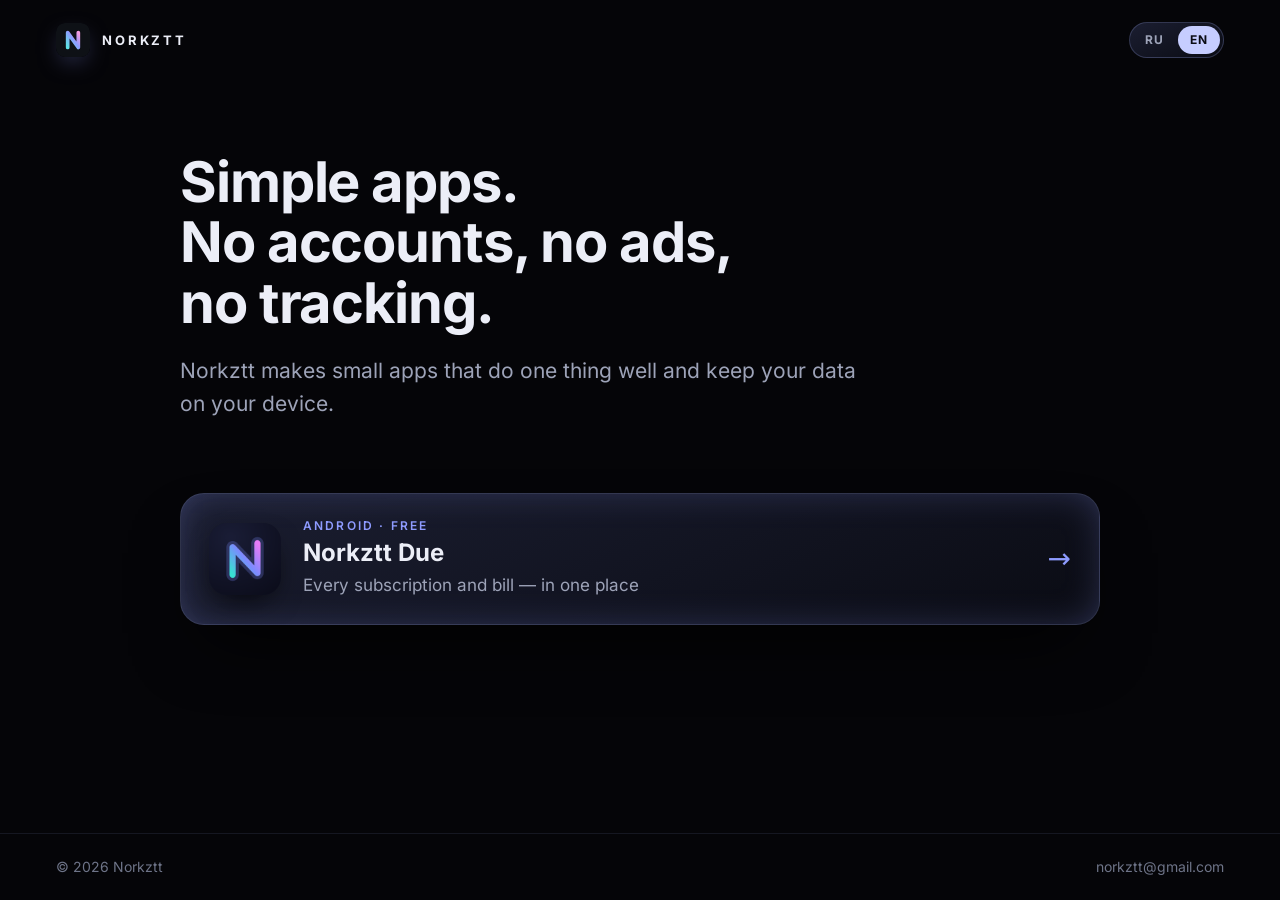
==== index.html @ 745f893b "Сайт Norkztt: студия, страница Norkztt Due, политика, соглашение, лицензии (RU/EN)" ====
<!doctype html>
<html lang="ru">
<head>
<meta charset="utf-8">
<meta name="viewport" content="width=device-width, initial-scale=1">
<meta name="theme-color" content="#050508">
<meta name="description" content="Norkztt — простые приложения без аккаунтов, рекламы и слежки.">
<title>Norkztt</title>
<link rel="icon" href="favicon.svg" type="image/svg+xml">
<link rel="stylesheet" href="site.css">
<script>(function(){var l=null;try{l=localStorage.getItem('nz.lang');}catch(e){}if(!l){l=((navigator.language||'ru').slice(0,2)==='ru')?'ru':'en';}document.documentElement.setAttribute('data-lang',l);document.documentElement.lang=l;})();</script>
</head>
<body>
<div class="glow" aria-hidden="true"></div>
<header class="top">
  <a class="brand" href="index.html"><svg class="nmark" viewBox="0 0 64 64" aria-hidden="true"><defs><linearGradient id="ng" x1="0" y1="1" x2="1" y2="0"><stop offset="0" stop-color="#5EE3E6"/><stop offset=".55" stop-color="#8E9BFF"/><stop offset="1" stop-color="#F49BE0"/></linearGradient></defs><rect width="64" height="64" rx="16" fill="#0E1116"/><path d="M22 46V18l20 28V18" fill="none" stroke="url(#ng)" stroke-width="7" stroke-linecap="round" stroke-linejoin="round"/></svg><span>NORKZTT</span></a>
  <div class="lang" role="group" aria-label="Language">
    <button type="button" data-set="ru">RU</button><button type="button" data-set="en">EN</button>
  </div>
</header>
<main class="wrap">

<section class="hero">
  <div class="L" lang="ru">
    <h1>Простые приложения.<br>Без аккаунтов, рекламы и&nbsp;слежки.</h1>
    <p class="lead">Norkztt делает маленькие приложения, которые делают одно дело хорошо и хранят данные только у вас.</p>
  </div>
  <div class="L" lang="en">
    <h1>Simple apps.<br>No accounts, no ads, no&nbsp;tracking.</h1>
    <p class="lead">Norkztt makes small apps that do one thing well and keep your data on your device.</p>
  </div>
</section>
<section class="apps">
  <a class="card app" href="due/index.html">
    <img src="due/icon.png" alt="" width="72" height="72">
    <div>
      <div class="eyebrow"><span class="L" lang="ru">Android · бесплатно</span><span class="L" lang="en">Android · free</span></div>
      <h2>Norkztt Due</h2>
      <p><span class="L" lang="ru">Все подписки и платежи — в одном месте</span><span class="L" lang="en">Every subscription and bill — in one place</span></p>
    </div>
    <span class="arrow" aria-hidden="true">→</span>
  </a>
</section>
</main>
<footer class="foot">
  <span>© 2026 Norkztt</span>
  <a href="mailto:norkztt@gmail.com">norkztt@gmail.com</a>
</footer>
<script>
document.querySelectorAll('.lang button').forEach(function(b){b.addEventListener('click',function(){var l=b.dataset.set;document.documentElement.setAttribute('data-lang',l);document.documentElement.lang=l;try{localStorage.setItem('nz.lang',l);}catch(e){}});});
</script>
</body>
</html>
---- site.css ----
@font-face { font-family: 'Inter'; font-weight: 100 900; font-display: swap; src: url('fonts/inter-cyr.woff2') format('woff2'); unicode-range: U+0400-045F, U+0490-0491, U+04B0-04B1, U+2116; }
@font-face { font-family: 'Inter'; font-weight: 100 900; font-display: swap; src: url('fonts/inter-lat.woff2') format('woff2'); }
@font-face { font-family: 'Unbounded'; font-weight: 200 900; font-display: swap; src: url('fonts/unbounded-cyr.woff2') format('woff2'); unicode-range: U+0400-045F, U+0490-0491, U+04B0-04B1, U+2116; }
@font-face { font-family: 'Unbounded'; font-weight: 200 900; font-display: swap; src: url('fonts/unbounded-lat.woff2') format('woff2'); }

:root {
  --bg: #050508; --ink: #ECEEF7; --mut: #9DA3B8; --dim: #6E7488;
  --acc: #8E9BFF; --accHi: #C6CDFF;
  --glass: linear-gradient(155deg, rgba(34, 38, 62, .76), rgba(15, 17, 28, .62));
  --glass-brd: rgba(168, 184, 255, .22);
  --glass-sh: 0 34px 70px -26px rgba(0, 0, 0, .95), inset 0 0 44px -14px rgba(142, 155, 255, .40);
  --display: 'Unbounded', 'Inter', system-ui, sans-serif;
  --body: 'Inter', system-ui, -apple-system, 'Segoe UI', Roboto, sans-serif;
}
* { box-sizing: border-box; }
html { background: var(--bg); color-scheme: dark; }
body { margin: 0; min-height: 100dvh; font: 400 17px/1.55 var(--body); color: var(--ink); background: var(--bg); -webkit-font-smoothing: antialiased; display: flex; flex-direction: column; }
a { color: var(--accHi); text-decoration: none; }
a:hover { text-decoration: underline; text-underline-offset: 3px; }
:focus-visible { outline: 2px solid var(--acc); outline-offset: 3px; border-radius: 6px; }

/* язык: показываем только выбранный */
.L { display: none; }
html[data-lang="ru"] .L[lang="ru"], html[data-lang="en"] .L[lang="en"] { display: block; }
html[data-lang="ru"] span.L[lang="ru"], html[data-lang="en"] span.L[lang="en"] { display: inline; }
html:not([data-lang]) .L[lang="ru"] { display: block; }
html[data-lang="ru"] .lang [data-set="ru"], html[data-lang="en"] .lang [data-set="en"] { color: #0B0C14; background: var(--accHi); }

.glow { position: fixed; inset: 0; z-index: -1; pointer-events: none;
  background:
    radial-gradient(60vmax 44vmax at 8% -6%, rgba(142, 155, 255, .20), transparent 60%),
    radial-gradient(48vmax 40vmax at 104% 96%, rgba(94, 227, 230, .10), transparent 62%),
    radial-gradient(40vmax 34vmax at 80% 30%, rgba(244, 155, 224, .07), transparent 62%); }

.top { display: flex; align-items: center; justify-content: space-between; padding: 22px clamp(20px, 5vw, 56px); }
.brand { display: flex; align-items: center; gap: 12px; color: var(--ink); font: 700 13px/1 var(--display); letter-spacing: .22em; }
.brand:hover { text-decoration: none; }
.nmark { width: 34px; height: 34px; border-radius: 9px; box-shadow: 0 8px 24px -8px rgba(142, 155, 255, .55); }
.lang { display: flex; gap: 2px; padding: 3px; border-radius: 999px; background: var(--glass); border: 1px solid var(--glass-brd); }
.lang button { font: 700 12px/1 var(--display); letter-spacing: .08em; color: var(--mut); background: transparent; border: 0; border-radius: 999px; padding: 8px 12px; cursor: pointer; }

.wrap { flex: 1; width: min(920px, 100% - 2 * clamp(20px, 5vw, 56px)); margin: 0 auto; padding: clamp(28px, 8vh, 96px) 0 64px; }
.hero h1 { font: 700 clamp(30px, 5.4vw, 56px)/1.08 var(--display); letter-spacing: -.02em; margin: 0 0 22px; max-width: 16ch; }
.lead { font-size: clamp(17px, 2vw, 21px); color: var(--mut); max-width: 52ch; margin: 0; }
.eyebrow { font: 600 12px/1 var(--display); letter-spacing: .18em; text-transform: uppercase; color: var(--acc); margin-bottom: 14px; }

.card { background: var(--glass); border: 1px solid var(--glass-brd); border-radius: 24px; box-shadow: var(--glass-sh); padding: 26px 28px; backdrop-filter: blur(18px); }
.apps { margin-top: clamp(40px, 8vh, 80px); }
.card.app { display: grid; grid-template-columns: 72px 1fr auto; gap: 22px; align-items: center; color: var(--ink); transition: transform .25s ease, border-color .25s ease; }
.card.app:hover { text-decoration: none; transform: translateY(-2px); border-color: rgba(198, 205, 255, .45); }
.card.app img { border-radius: 18px; box-shadow: 0 12px 30px -12px rgba(0, 0, 0, .9); }
.card.app h2 { font: 700 24px/1.1 var(--display); margin: 0 0 6px; }
.card.app p { margin: 0; color: var(--mut); }
.card.app .eyebrow { margin-bottom: 8px; }
.arrow { font-size: 28px; color: var(--acc); }

.app-hero { display: grid; grid-template-columns: 96px 1fr; gap: 28px; align-items: start; }
.app-hero .icon { border-radius: 24px; box-shadow: 0 18px 44px -14px rgba(0, 0, 0, .95), 0 0 40px -10px rgba(142, 155, 255, .35); }
.app-hero h1 { margin-bottom: 12px; }
.cta { margin-top: 26px; }
.btn { display: inline-block; padding: 14px 22px; border-radius: 999px; font: 700 14px/1 var(--display); letter-spacing: .02em; }
.btn.soon { color: var(--mut); background: var(--glass); border: 1px solid var(--glass-brd); }

.grid { margin-top: clamp(40px, 8vh, 72px); }
.grid .L { display: none; }
html[data-lang="ru"] .grid .L[lang="ru"], html[data-lang="en"] .grid .L[lang="en"] { display: grid; grid-template-columns: repeat(2, 1fr); gap: 16px; }
.card.f h3 { font: 700 18px/1.25 var(--display); margin: 0 0 10px; }
.card.f p { margin: 0; color: var(--mut); font-size: 16px; }
.note { margin-top: 16px; background: linear-gradient(120deg, rgba(78, 207, 160, .16), rgba(15, 17, 28, .62) 58%); }
.note h3 { font: 700 18px/1.25 var(--display); margin: 0 0 8px; }
.note p { margin: 0; color: var(--mut); }
.links { display: flex; flex-wrap: wrap; gap: 10px 26px; margin-top: 40px; font-weight: 600; }

.doc { max-width: 720px; }
.doc h1 { font: 700 clamp(26px, 4vw, 40px)/1.12 var(--display); letter-spacing: -.01em; margin: 0 0 28px; }
.doc h2 { font: 700 20px/1.25 var(--display); margin: 36px 0 10px; }
.doc p { margin: 0 0 16px; color: #D5D8E6; }
.doc p:first-of-type { font-size: 19px; color: var(--ink); }
.back { margin-top: 40px; }

.foot { display: flex; flex-wrap: wrap; gap: 8px 24px; justify-content: space-between; padding: 22px clamp(20px, 5vw, 56px); color: var(--dim); font-size: 14px; border-top: 1px solid rgba(168, 184, 255, .10); }
.foot a { color: var(--dim); }

@media (max-width: 640px) {
  .card.app { grid-template-columns: 56px 1fr; }
  .card.app img { width: 56px; height: 56px; }
  .arrow { display: none; }
  .app-hero { grid-template-columns: 1fr; gap: 18px; }
  .app-hero .icon { width: 76px; height: 76px; }
  html[data-lang="ru"] .grid .L[lang="ru"], html[data-lang="en"] .grid .L[lang="en"] { grid-template-columns: 1fr; }
  .card { padding: 22px; border-radius: 20px; }
}
@media (prefers-reduced-motion: reduce) { .card.app { transition: none; } }
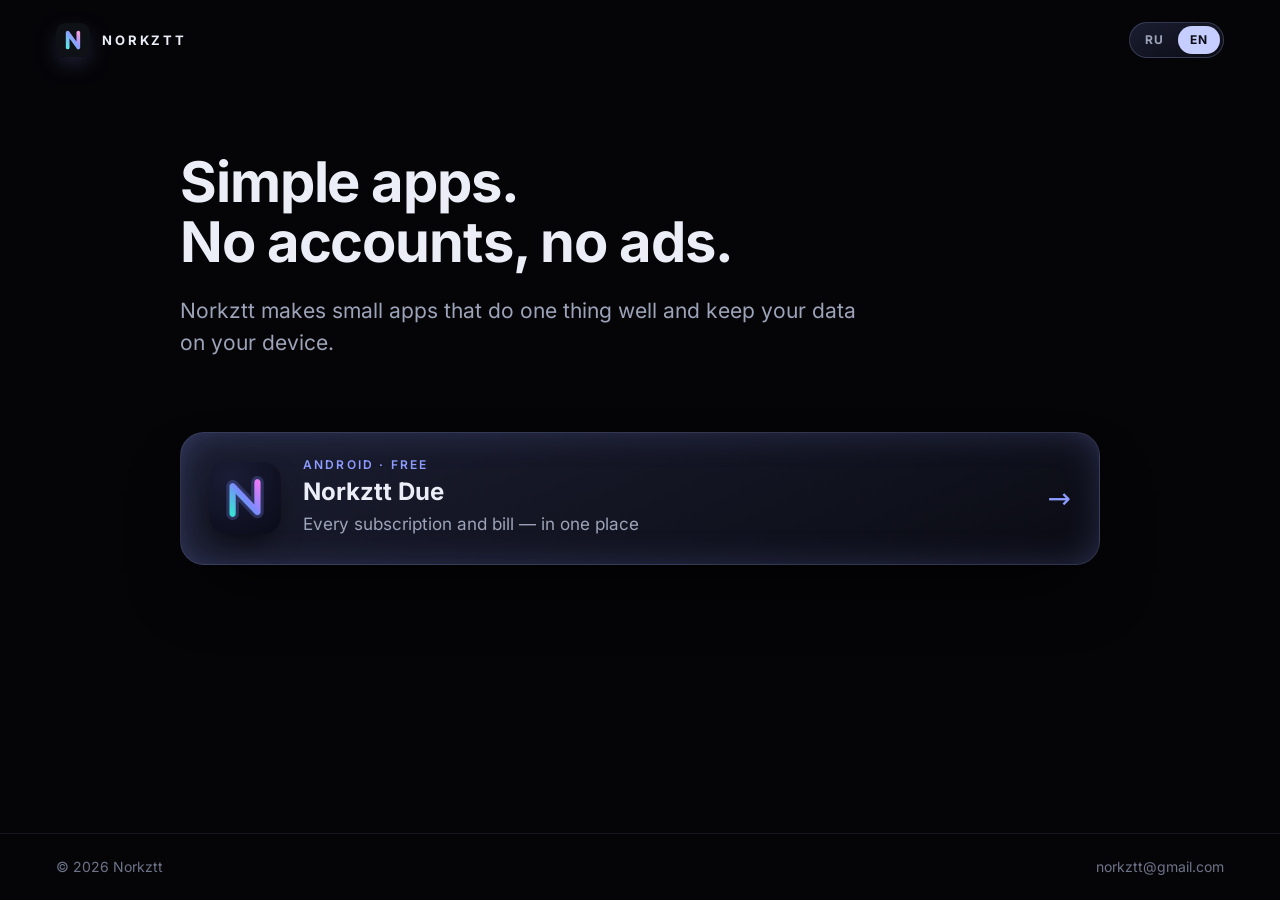
==== commit 7993aca4: "Главная: нейтральная формулировка без слова «слежка»" ====
--- a/index.html
+++ b/index.html
@@ -4,7 +4,7 @@
 <meta charset="utf-8">
 <meta name="viewport" content="width=device-width, initial-scale=1">
 <meta name="theme-color" content="#050508">
-<meta name="description" content="Norkztt — простые приложения без аккаунтов, рекламы и слежки.">
+<meta name="description" content="Norkztt — простые приложения без аккаунтов и рекламы. Данные остаются у вас.">
 <title>Norkztt</title>
 <link rel="icon" href="favicon.svg" type="image/svg+xml">
 <link rel="stylesheet" href="site.css">
@@ -22,11 +22,11 @@
 
 <section class="hero">
   <div class="L" lang="ru">
-    <h1>Простые приложения.<br>Без аккаунтов, рекламы и&nbsp;слежки.</h1>
+    <h1>Простые приложения.<br>Без аккаунтов и&nbsp;рекламы.</h1>
     <p class="lead">Norkztt делает маленькие приложения, которые делают одно дело хорошо и хранят данные только у вас.</p>
   </div>
   <div class="L" lang="en">
-    <h1>Simple apps.<br>No accounts, no ads, no&nbsp;tracking.</h1>
+    <h1>Simple apps.<br>No accounts, no&nbsp;ads.</h1>
     <p class="lead">Norkztt makes small apps that do one thing well and keep your data on your device.</p>
   </div>
 </section>
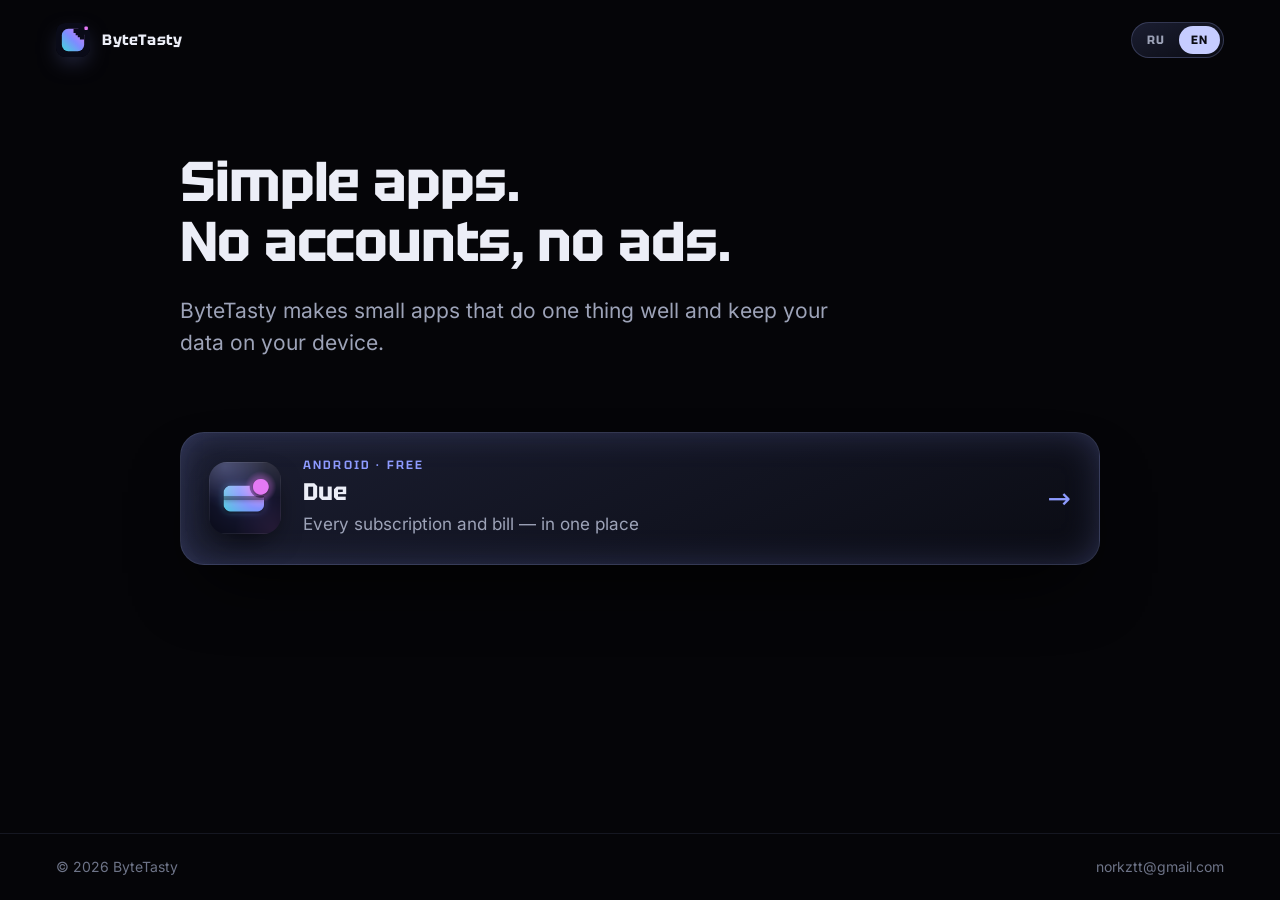
==== commit ce157e0b: "ByteTasty: ребрендинг сайта студии и страницы Due (Tektur, новые знаки, тексты из приложения) Co-Aut" ====
--- a/index.html
+++ b/index.html
@@ -4,16 +4,16 @@
 <meta charset="utf-8">
 <meta name="viewport" content="width=device-width, initial-scale=1">
 <meta name="theme-color" content="#050508">
-<meta name="description" content="Norkztt — простые приложения без аккаунтов и рекламы. Данные остаются у вас.">
-<title>Norkztt</title>
+<meta name="description" content="ByteTasty — простые приложения без аккаунтов и рекламы. Данные остаются у вас.">
+<title>ByteTasty</title>
 <link rel="icon" href="favicon.svg" type="image/svg+xml">
 <link rel="stylesheet" href="site.css">
-<script>(function(){var l=null;try{l=localStorage.getItem('nz.lang');}catch(e){}if(!l){l=((navigator.language||'ru').slice(0,2)==='ru')?'ru':'en';}document.documentElement.setAttribute('data-lang',l);document.documentElement.lang=l;})();</script>
+<script>(function(){var l=null;try{l=localStorage.getItem('bt.lang');}catch(e){}if(!l){l=((navigator.language||'ru').slice(0,2)==='ru')?'ru':'en';}document.documentElement.setAttribute('data-lang',l);document.documentElement.lang=l;})();</script>
 </head>
 <body>
 <div class="glow" aria-hidden="true"></div>
 <header class="top">
-  <a class="brand" href="index.html"><svg class="nmark" viewBox="0 0 64 64" aria-hidden="true"><defs><linearGradient id="ng" x1="0" y1="1" x2="1" y2="0"><stop offset="0" stop-color="#5EE3E6"/><stop offset=".55" stop-color="#8E9BFF"/><stop offset="1" stop-color="#F49BE0"/></linearGradient></defs><rect width="64" height="64" rx="16" fill="#0E1116"/><path d="M22 46V18l20 28V18" fill="none" stroke="url(#ng)" stroke-width="7" stroke-linecap="round" stroke-linejoin="round"/></svg><span>NORKZTT</span></a>
+  <a class="brand" href="index.html"><svg class="nmark" viewBox="0 0 64 64" aria-hidden="true"><defs><linearGradient id="btg" gradientUnits="userSpaceOnUse" x1="8" y1="56" x2="56" y2="8"><stop offset="0" stop-color="#38E1D4"/><stop offset=".5" stop-color="#7E8CFF"/><stop offset="1" stop-color="#E479F4"/></linearGradient><mask id="btm"><rect width="64" height="64" fill="#fff"/><polygon points="33,11 53,11 53,31 45,31 45,27 41,27 41,23 37,23 37,19 33,19" fill="#000"/></mask></defs><rect width="64" height="64" rx="16" fill="#0A0B18"/><g mask="url(#btm)"><rect x="11" y="11" width="42" height="42" rx="12" fill="url(#btg)"/></g><rect x="53.5" y="6.5" width="6.5" height="6.5" rx="1.8" fill="#E479F4"/></svg><span>ByteTasty</span></a>
   <div class="lang" role="group" aria-label="Language">
     <button type="button" data-set="ru">RU</button><button type="button" data-set="en">EN</button>
   </div>
@@ -23,11 +23,11 @@
 <section class="hero">
   <div class="L" lang="ru">
     <h1>Простые приложения.<br>Без аккаунтов и&nbsp;рекламы.</h1>
-    <p class="lead">Norkztt делает маленькие приложения, которые делают одно дело хорошо и хранят данные только у вас.</p>
+    <p class="lead">ByteTasty делает маленькие приложения, которые делают одно дело хорошо и хранят данные только у вас.</p>
   </div>
   <div class="L" lang="en">
     <h1>Simple apps.<br>No accounts, no&nbsp;ads.</h1>
-    <p class="lead">Norkztt makes small apps that do one thing well and keep your data on your device.</p>
+    <p class="lead">ByteTasty makes small apps that do one thing well and keep your data on your device.</p>
   </div>
 </section>
 <section class="apps">
@@ -35,7 +35,7 @@
     <img src="due/icon.png" alt="" width="72" height="72">
     <div>
       <div class="eyebrow"><span class="L" lang="ru">Android · бесплатно</span><span class="L" lang="en">Android · free</span></div>
-      <h2>Norkztt Due</h2>
+      <h2>Due</h2>
       <p><span class="L" lang="ru">Все подписки и платежи — в одном месте</span><span class="L" lang="en">Every subscription and bill — in one place</span></p>
     </div>
     <span class="arrow" aria-hidden="true">→</span>
@@ -43,11 +43,11 @@
 </section>
 </main>
 <footer class="foot">
-  <span>© 2026 Norkztt</span>
+  <span>© 2026 ByteTasty</span>
   <a href="mailto:norkztt@gmail.com">norkztt@gmail.com</a>
 </footer>
 <script>
-document.querySelectorAll('.lang button').forEach(function(b){b.addEventListener('click',function(){var l=b.dataset.set;document.documentElement.setAttribute('data-lang',l);document.documentElement.lang=l;try{localStorage.setItem('nz.lang',l);}catch(e){}});});
+document.querySelectorAll('.lang button').forEach(function(b){b.addEventListener('click',function(){var l=b.dataset.set;document.documentElement.setAttribute('data-lang',l);document.documentElement.lang=l;try{localStorage.setItem('bt.lang',l);}catch(e){}});});
 </script>
 </body>
 </html>
--- a/site.css
+++ b/site.css
@@ -1,7 +1,7 @@
 @font-face { font-family: 'Inter'; font-weight: 100 900; font-display: swap; src: url('fonts/inter-cyr.woff2') format('woff2'); unicode-range: U+0400-045F, U+0490-0491, U+04B0-04B1, U+2116; }
 @font-face { font-family: 'Inter'; font-weight: 100 900; font-display: swap; src: url('fonts/inter-lat.woff2') format('woff2'); }
-@font-face { font-family: 'Unbounded'; font-weight: 200 900; font-display: swap; src: url('fonts/unbounded-cyr.woff2') format('woff2'); unicode-range: U+0400-045F, U+0490-0491, U+04B0-04B1, U+2116; }
-@font-face { font-family: 'Unbounded'; font-weight: 200 900; font-display: swap; src: url('fonts/unbounded-lat.woff2') format('woff2'); }
+@font-face { font-family: 'Tektur'; font-weight: 400 800; font-display: swap; src: url('fonts/tektur-cyr.woff2') format('woff2'); unicode-range: U+0400-045F, U+0490-0491, U+04B0-04B1, U+2116; }
+@font-face { font-family: 'Tektur'; font-weight: 400 800; font-display: swap; src: url('fonts/tektur-lat.woff2') format('woff2'); }
 
 :root {
   --bg: #050508; --ink: #ECEEF7; --mut: #9DA3B8; --dim: #6E7488;
@@ -9,7 +9,7 @@
   --glass: linear-gradient(155deg, rgba(34, 38, 62, .76), rgba(15, 17, 28, .62));
   --glass-brd: rgba(168, 184, 255, .22);
   --glass-sh: 0 34px 70px -26px rgba(0, 0, 0, .95), inset 0 0 44px -14px rgba(142, 155, 255, .40);
-  --display: 'Unbounded', 'Inter', system-ui, sans-serif;
+  --display: 'Tektur', 'Inter', system-ui, sans-serif;
   --body: 'Inter', system-ui, -apple-system, 'Segoe UI', Roboto, sans-serif;
 }
 * { box-sizing: border-box; }
@@ -33,7 +33,7 @@
     radial-gradient(40vmax 34vmax at 80% 30%, rgba(244, 155, 224, .07), transparent 62%); }
 
 .top { display: flex; align-items: center; justify-content: space-between; padding: 22px clamp(20px, 5vw, 56px); }
-.brand { display: flex; align-items: center; gap: 12px; color: var(--ink); font: 700 13px/1 var(--display); letter-spacing: .22em; }
+.brand { display: flex; align-items: center; gap: 12px; color: var(--ink); font: 700 15px/1 var(--display); letter-spacing: .04em; }
 .brand:hover { text-decoration: none; }
 .nmark { width: 34px; height: 34px; border-radius: 9px; box-shadow: 0 8px 24px -8px rgba(142, 155, 255, .55); }
 .lang { display: flex; gap: 2px; padding: 3px; border-radius: 999px; background: var(--glass); border: 1px solid var(--glass-brd); }
